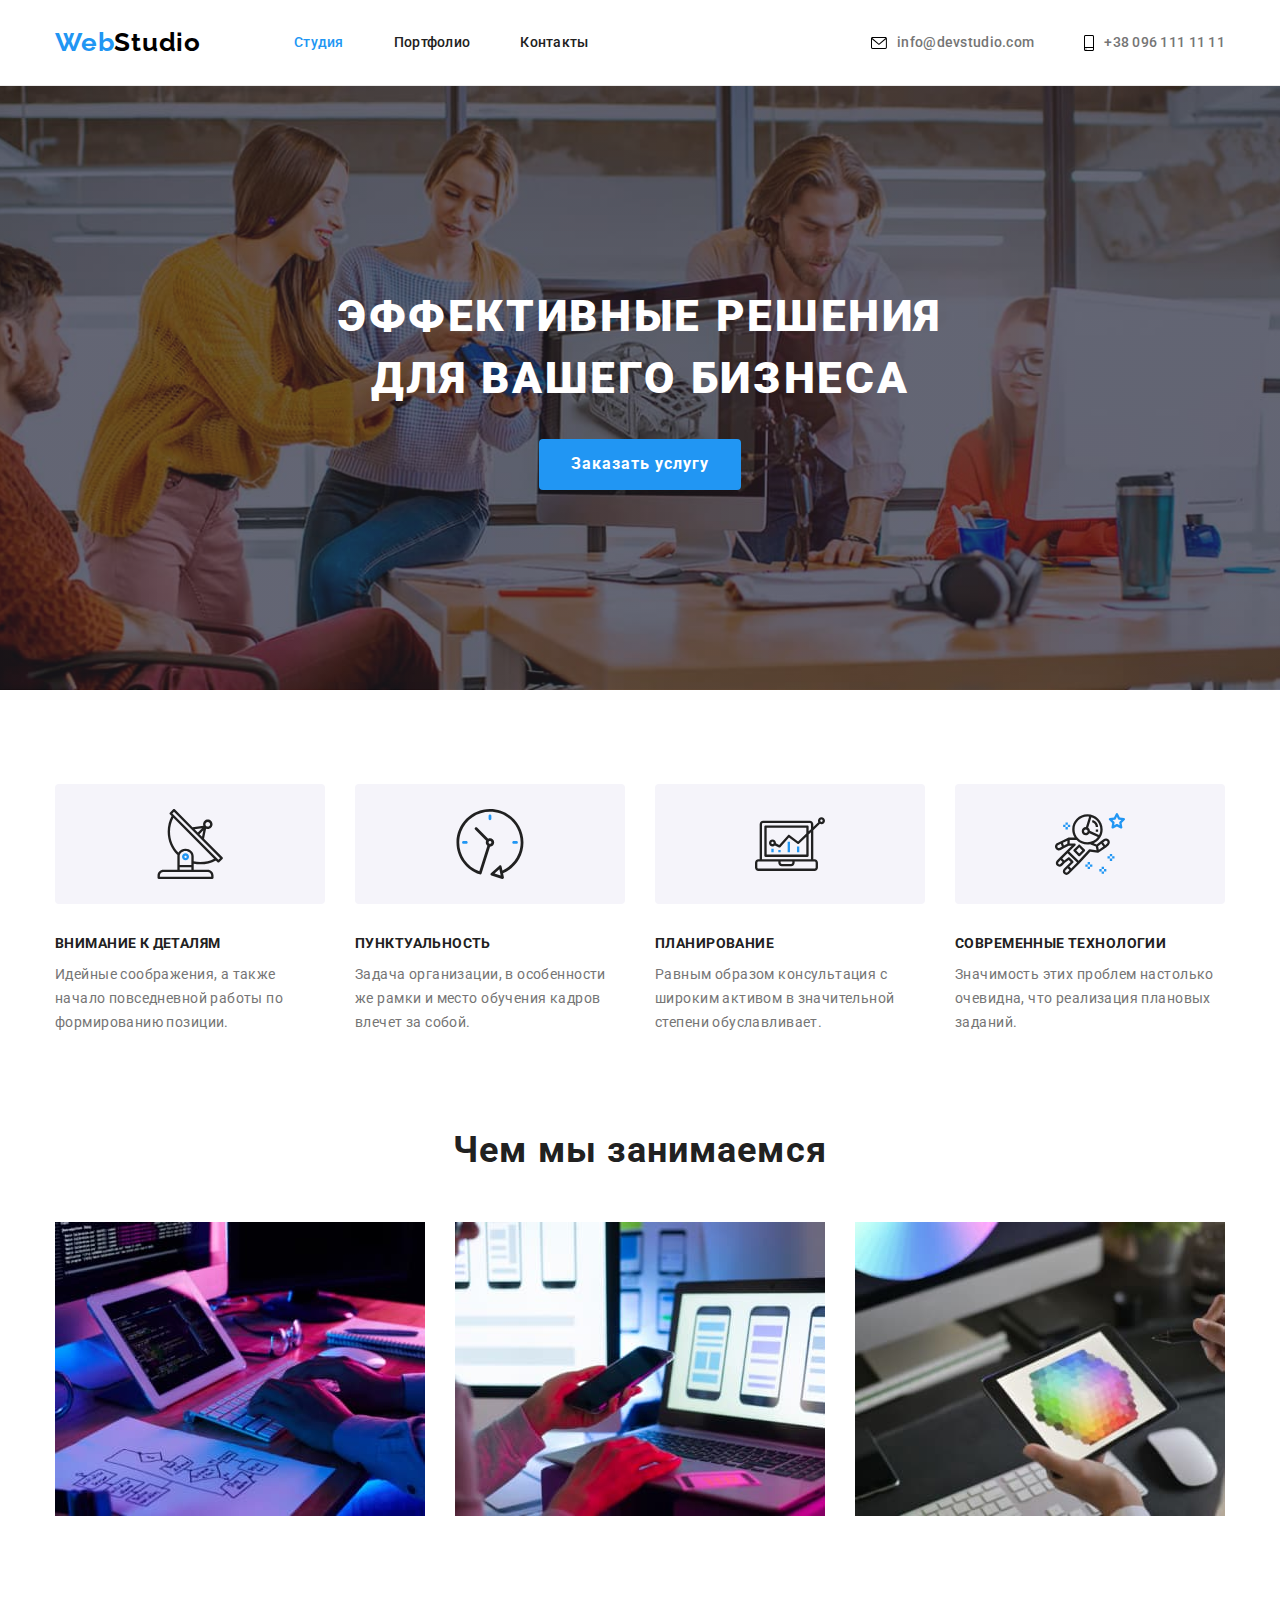
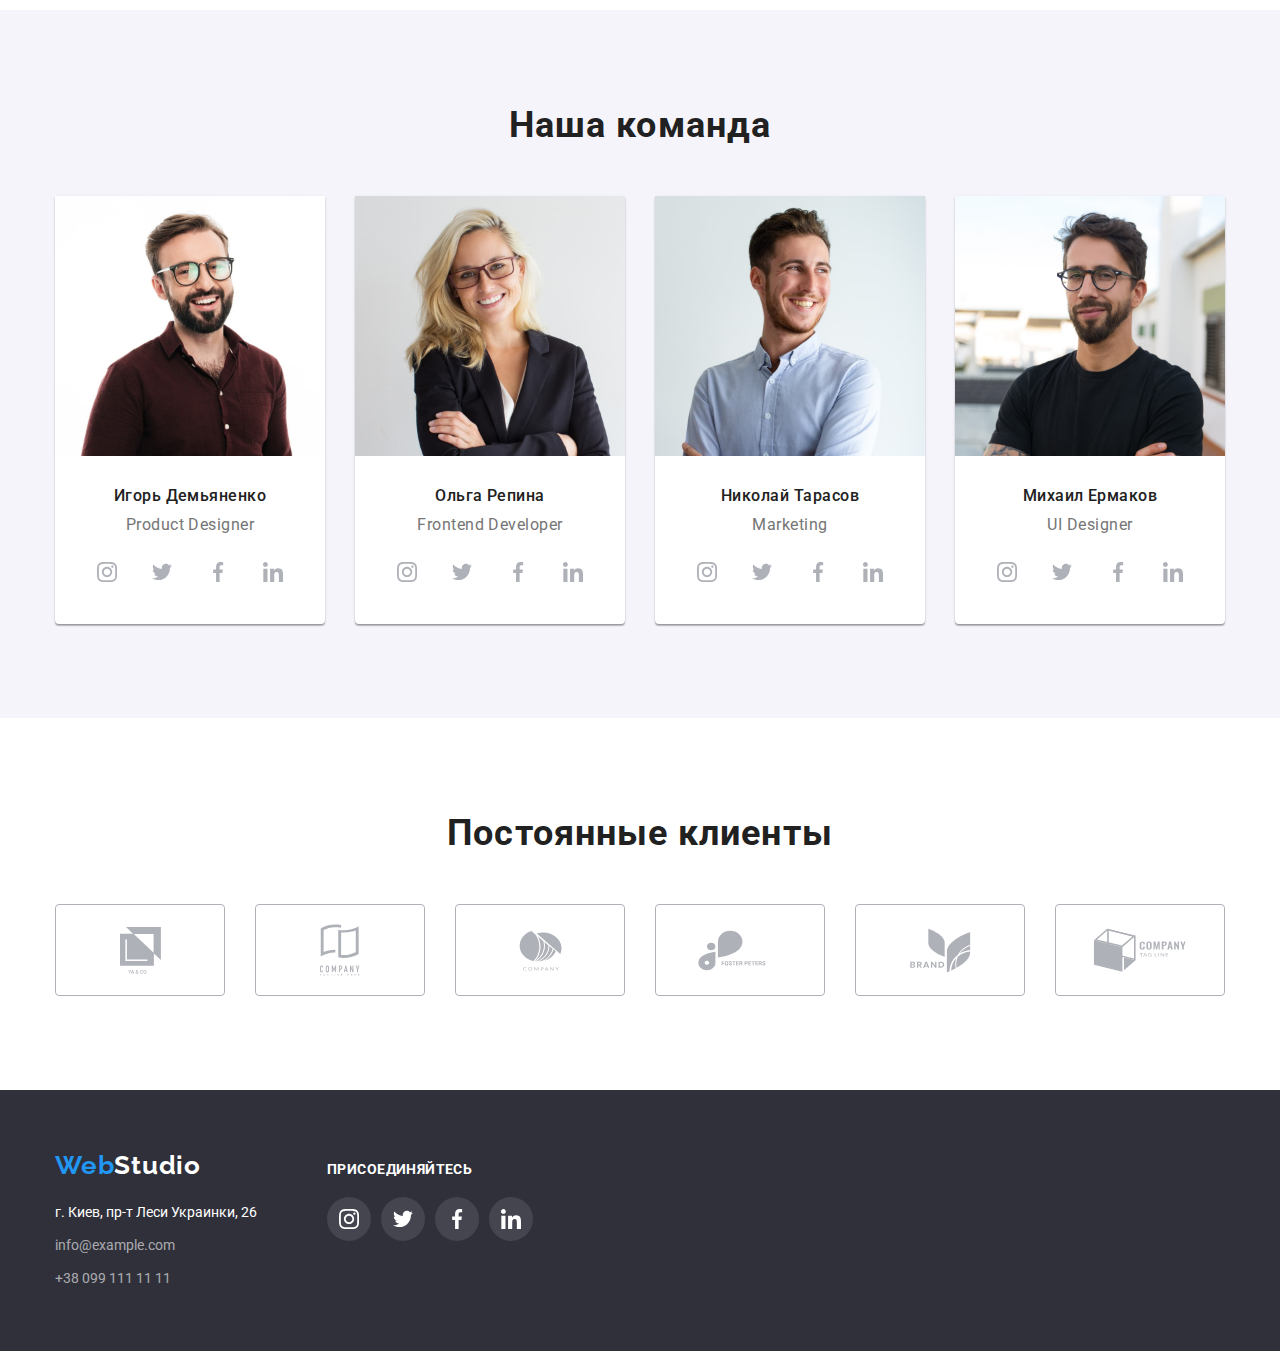
==== index.html @ 83ca03f3 "копіює файли попереднього репозиторію" ====
<!DOCTYPE html>
<html lang="ru">

<head>
  <meta charset="UTF-8" />
  <meta http-equiv="X-UA-Compatible" content="IE=edge" />
  <meta name="viewport" content="width=device-width, initial-scale=1.0" />
  <title>WebStudio</title>
  <link rel="preconnect" href="https://fonts.googleapis.com">
  <link rel="preconnect" href="https://fonts.gstatic.com" crossorigin>
  <link href="https://fonts.googleapis.com/css2?family=Raleway:wght@700&family=Roboto:wght@400;500;700;900&display=swap"
    rel="stylesheet">
  <link rel="stylesheet" href="https://cdnjs.cloudflare.com/ajax/libs/modern-normalize/1.1.0/modern-normalize.min.css">
  <link rel="stylesheet" href="./css/styles.css">
</head>

<body>
  <!-- header -->
  <header class="header">
    <div class="container">
      <a href="" class="logo link">Web<span class="header-modifier-logo">Studio</span></a>
      <nav>
        <ul class="nav list">
          <li class="list-item"><a href="./index.html" class="nav-item active  link">Студия</a></li>
          <li class="list-item"><a href="./portfolio.html" class="nav-item  link">Портфолио</a></li>
          <li class="list-item"><a href="" class="nav-item  link">Контакты</a></li>
        </ul>
      </nav>

      <ul class="nav-inner list">
        <li class="list-item"><a href="mailto:info@devstudio.com" class="nav-inner-item  link">
            <svg class="nav-inner-icon icon-envelope" width="16px" height="12px">
              <use href="./images/icons.svg#icon-envelope"></use>
            </svg>
            info@devstudio.com</a>
        </li>
        <li class="list-item"><a href="tel:+380961111111" class="nav-inner-item  link">
            <svg class="nav-inner-icon icon-smartphone" width="10px" height="16px">
              <use href="./images/icons.svg#icon-smartphone"></use>
            </svg>
            +38 096 111 11 11</a></li>
      </ul>
    </div>
  </header>

  <!-- hero   -->
  <main>
    <section class="hero section">
      <div class="container">
        <h1 class="hero-title">Эффективные решения для вашего бизнеса</h1>
        <button type="button" class="hero-button">Заказать услугу</button>
      </div>
    </section>

    <!-- specifics -->
    <section class="specifics section">
      <div class="container">
        <h2 class="visually-hidden">Особенности</h2>
        <ul class="specifics-list list">
          <li class="list-item">
            <div class="specifics-thumb">
              <svg class="specifics-icon icon-satellite" height="70px" width="70px">
                <use href="./images/icons.svg#icon-satellite"></use>
              </svg>
            </div>
            <h3 class="specifics-title">Внимание к деталям</h3>
            <p class="specifics-paragraph">
              Идейные соображения, а также начало повседневной работы по формированию позиции.
            </p>
          </li>

          <li class="list-item">
            <div class="specifics-thumb">
              <svg class="specifics-icon icon-clock" width="70px" height="70px">
                <use href="./images/icons.svg#icon-clock"></use>
              </svg>
            </div>
            <h3 class="specifics-title">Пунктуальность</h3>
            <p class="specifics-paragraph">
              Задача организации, в особенности же рамки и место обучения кадров влечет за собой.
            </p>
          </li>

          <li class="list-item">
            <div class="specifics-thumb">
              <svg class="specifics-icon icon-diagram" width="70px" height="70px">
                <use href="./images/icons.svg#icon-diagram"></use>
              </svg>
            </div>
            <h3 class="specifics-title">Планирование</h3>
            <p class="specifics-paragraph">
              Равным образом консультация с широким активом в значительной степени обуславливает.
            </p>
          </li>

          <li class="list-item">
            <div class="specifics-thumb">
              <svg class="specifics-icon icon icon-astronaut" width="70px" height="70px">
                <use href="./images/icons.svg#icon-astronaut"></use>
              </svg>
            </div>
            <h3 class="specifics-title">Современные технологии</h3>
            <p class="specifics-paragraph">
              Значимость этих проблем настолько очевидна, что реализация плановых заданий.
            </p>
          </li>
        </ul>
      </div>
    </section>

    <!-- work -->
    <section class="work section">
      <div class="container">
        <h2 class="work-title">Чем мы занимаемся</h2>
        <ul class="work-list list">
          <li class="list-item">
            <img src="./images/box-one.jpg" alt="человек пишет разметку сайта" width="370" />
          </li>

          <li class="list-item">
            <img src="./images/box-two.jpg" alt="человек адаптирует сайт под мобильные устройства" width="370" />
          </li>

          <li class="list-item">
            <img src="./images/box-three.jpg" alt="человек создает дизайн сайта" width="370" />
          </li>
        </ul>
      </div>
    </section>

    <!-- team -->
    <section class="team section">
      <div class="container">
        <h2 class="team-title">Наша команда</h2>
        <ul class="team-list list">
          <li class="list-item">
            <img src="./images/igor-demyanenko.jpg" alt="фото Игоря Демьяненко" width="270" />
            <div class="team-item">
              <h3 class="team-name">Игорь Демьяненко</h3>
              <p lang="en" class="team-paragraph">Product Designer</p>
              <ul class="team-follow list">
                <li class="team-follow-item"><a class="follow-link" href="">
                    <svg class="team-icon" height="50px" width="20px">
                      <use href="./images/icons.svg#icon-instagram"></use>
                    </svg>
                  </a>
                </li>
                <li class="team-follow-item"><a class="follow-link" href="">
                    <svg class="team-icon" height="20px" width="20px">
                      <use href="./images/icons.svg#icon-twitter"></use>
                    </svg>
                  </a>
                </li>
                <li class="team-follow-item"><a class="follow-link" href="">
                    <svg class="team-icon" height="20px" width="20px">
                      <use href="./images/icons.svg#icon-facebook"></use>
                    </svg>
                  </a>
                </li>
                <li class="team-follow-item"><a class="follow-link" href="">
                    <svg class="team-icon" height="20px" width="20px">
                      <use href="./images/icons.svg#icon-linkedin"></use>
                    </svg>
                  </a>
                </li>
              </ul>
            </div>
          </li>

          <li class="list-item">
            <img src="./images/olga-repina.jpg" alt="фото Ольги Репиной" width="270" />
            <div class="team-item">
              <h3 class="team-name">Ольга Репина</h3>
              <p lang="en" class="team-paragraph">Frontend Developer</p>
              <ul class="team-follow list">
                <li class="team-follow-item"><a class="follow-link" href="">
                    <svg class="team-icon" height="20px" width="20px">
                      <use href="./images/icons.svg#icon-instagram"></use>
                    </svg>
                  </a>
                </li>
                <li class="team-follow-item"><a class="follow-link" href="">
                    <svg class="team-icon" height="20px" width="20px">
                      <use href="./images/icons.svg#icon-twitter"></use>
                    </svg>
                  </a>
                </li>
                <li class="team-follow-item"><a class="follow-link" href="">
                    <svg class="team-icon" height="20px" width="20px">
                      <use href="./images/icons.svg#icon-facebook"></use>
                    </svg>
                  </a>
                </li>
                <li class="team-follow-item"><a class="follow-link" href="">
                    <svg class="team-icon" height="20px" width="20px">
                      <use href="./images/icons.svg#icon-linkedin"></use>
                    </svg>
                  </a>
                </li>
              </ul>
            </div>
          </li>

          <li class="list-item">
            <img src="./images/nikolai-tarasov.jpg" alt="фото Николая Тарасова" width="270" />
            <div class="team-item">
              <h3 class="team-name">Николай Тарасов</h3>
              <p lang="en" class="team-paragraph">Marketing</p>
              <ul class="team-follow list">
                <li class="team-follow-item"><a class="follow-link" href="">
                    <svg class="team-icon" height="20px" width="20px">
                      <use href="./images/icons.svg#icon-instagram"></use>
                    </svg>
                  </a>
                </li>
                <li class="team-follow-item"><a class="follow-link" href="">
                    <svg class="team-icon" height="20px" width="20px">
                      <use href="./images/icons.svg#icon-twitter"></use>
                    </svg>
                  </a>
                </li>
                <li class="team-follow-item"><a class="follow-link" href="">
                    <svg class="team-icon" height="20px" width="20px">
                      <use href="./images/icons.svg#icon-facebook"></use>
                    </svg>
                  </a>
                </li>
                <li class="team-follow-item"><a class="follow-link" href="">
                    <svg class="team-icon" height="20px" width="20px">
                      <use href="./images/icons.svg#icon-linkedin"></use>
                    </svg>
                  </a>
                </li>
              </ul>
            </div>
          </li>

          <li class="list-item">
            <img src="./images/mikhail-ermakov.jpg" alt="фото Михаила Ермакова" width="270" />
            <div class="team-item">
              <h3 class="team-name">Михаил Ермаков</h3>
              <p lang="en" class="team-paragraph">UI Designer</p>
              <ul class="team-follow list">
                <li class="team-follow-item"><a class="follow-link" href="">
                    <svg class="team-icon" height="20px" width="20px">
                      <use href="./images/icons.svg#icon-instagram"></use>
                    </svg>
                  </a>
                </li>
                <li class="team-follow-item"><a class="follow-link" href="">
                    <svg class="team-icon" height="20px" width="20px">
                      <use href="./images/icons.svg#icon-twitter"></use>
                    </svg>
                  </a>
                </li>
                <li class="team-follow-item"><a class="follow-link" href="">
                    <svg class="team-icon" height="20px" width="20px">
                      <use href="./images/icons.svg#icon-facebook"></use>
                    </svg>
                  </a>
                </li>
                <li class="team-follow-item"><a class="follow-link" href="">
                    <svg class="team-icon" height="20px" width="20px">
                      <use href="./images/icons.svg#icon-linkedin"></use>
                    </svg>
                  </a>
                </li>
              </ul>
            </div>
          </li>
        </ul>
      </div>
    </section>

    <!-- clients -->
    <section class="clients section">
      <div class="container">
        <h2 class="clients-title">Постоянные клиенты</h2>
        <ul class="clients-list list">
          <li class="clients-item">
            <a href="" class="clients-link link">
              <svg class="clients-icon" width="41px" height="47px">
                <use href="./images/icons.svg#icon-company-yaco"></use>
              </svg>
            </a>
          </li>

          <li class="clients-item">
            <a href="" class="clients-link link">
              <svg class="clients-icon" width="40px" height="52px">
                <use href="./images/icons.svg#icon-company-here"></use>
              </svg>
            </a>
          </li>

          <li class="clients-item">
            <a href="" class="clients-link link">
              <svg class="clients-icon" width="43px" height="41px">
                <use href="./images/icons.svg#icon-company-object"></use>
              </svg>
            </a>
          </li>

          <li class="clients-item">
            <a href="" class="clients-link link">
              <svg class="clients-icon" width="84px" height="41px">
                <use href="./images/icons.svg#icon-foster"></use>
              </svg>
            </a>
          </li>

          <li class="clients-item">
            <a href="" class="clients-link link">
              <svg class="clients-icon" width="63px" height="45px">
                <use href="./images/icons.svg#icon-company-brand"></use>
              </svg>
            </a>
          </li>

          <li class="clients-item">
            <a href="" class="clients-link link">
              <svg class="clients-icon" width="94px" height="44px">
                <use href="./images/icons.svg#icon-company-line"></use>
              </svg>
            </a>
          </li>
        </ul>
      </div>
    </section>

    <!-- footer -->
    <footer class="footer">
      <div class="container">
        <div>
          <a href="" class="footer-logo link">Web<span class="footer-modifier-logo">Studio</span></a>
          <address>
            <ul class="footer-list list">
              <li class="list-item">
                <a href="https://goo.gl/maps/eR7fZNgkEcZo2k5L9" target="_blank" class="footer-addres link">г. Киев,
                  пр-т
                  Леси
                  Украинки, 26</a>
              </li>

              <li class="list-item">
                <a href="mailto:info@example.com" class="footer-mail link">info@example.com</a>
              </li>

              <li class="list-item">
                <a href="tel:+380991111111" class="footer-tel link">+38 099 111 11 11</a>
              </li>
            </ul>
          </address>
        </div>
        <div class="footer-follow">
          <p class="footer-follow-paragraph">присоединяйтесь</p>
          <ul class="footer-follow-list list">
            <li class="footer-follow-item"><a class="follow-link" href="">
                <svg class="footer-icon" height="20px" width="20px">
                  <use href="./images/icons.svg#icon-instagram"></use>
                </svg>
              </a>
            </li>
            <li class="footer-follow-item"><a class="follow-link" href="">
                <svg class="footer-icon" height="20px" width="20px">
                  <use href="./images/icons.svg#icon-twitter"></use>
                </svg>
              </a>
            </li>
            <li class="footer-follow-item"><a class="follow-link" href="">
                <svg class="footer-icon" height="20px" width="20px">
                  <use href="./images/icons.svg#icon-facebook"></use>
                </svg>
              </a>
            </li>
            <li class="footer-follow-item"><a class="follow-link" href="">
                <svg class="footer-icon" height="20px" width="20px">
                  <use href="./images/icons.svg#icon-linkedin"></use>
                </svg>
              </a>
            </li>
          </ul>
        </div>
      </div>
    </footer>
  </main>
</body>

</html>
---- css/styles.css ----
:root {
  --header-color: #212121;
  --logo-color: #000000;
  --basic-white-color: #ffffff;
  --secondary-white-color: rgba(255, 255, 255, 0.6);
  --text-color: #757575;
  --accent-color: #2196f3;

  --dark-background-color: #2f303a;
  --light-background-color: #ececec;
  --gray-background: #f5f4fa;
  --border-color: #eeeeee;

  --icon-color: #AFB1B8;
  --footer-icon-bg: rgba(255, 255, 255, 0.1);

  --box-shadow: 0px 1px 3px rgba(0, 0, 0, 0.12), 0px 1px 1px rgba(0, 0, 0, 0.14), 0px 2px 1px rgba(0, 0, 0, 0.2);
  border-radius: 0px 0px 4px 4px;
  --button-shadow: 0px 3px 1px rgba(0, 0, 0, 0.1), 0px 1px 2px rgba(0, 0, 0, 0.08), 0px 2px 2px rgba(0, 0, 0, 0.12);

  --img-gap: 30px;

  --raleway: "Raleway", sans-serif;
  --roboto: "Roboto", sans-serif;
}

body {
  background-color: var(--basic-white-color);
  color: var(--text-color);
  font-family: var(--roboto);
}

h1,
h2,
h3,
p,
ul {
  margin: 0;
  padding: 0;
}

img {
  display: block;
  max-width: 100%;
  height: auto;
}

.link {
  list-style-type: none;
  text-decoration: none;
}

.visually-hidden {
  position: absolute;
  white-space: nowrap;
  width: 1px;
  height: 1px;
  overflow: hidden;
  border: 0;
  padding: 0;
  clip: rect(0 0 0 0);
  clip-path: inset(50%);
  margin: -1px;
}

.list {
  list-style-type: none;
}

.container {
  width: 1200px;
  margin-left: auto;
  margin-right: auto;
  padding-right: 15px;
  padding-left: 15px;
  /* outline: 2px solid tomato; */
}

.section {
  padding-top: 94px;
  padding-bottom: 94px;
}

/* 
header
*/
.header > .container {
  display: flex;
  align-items: center;
}

.header {
  border-bottom: 1px solid var(--light-background-color);
  background-color: var(--basic-white-color);
  /* background-color: teal; */
}

.logo {
  margin-right: 93px;
  padding-top: 24px;
  padding-bottom: 24px;
  color: var(--accent-color);
  font-family: var(--raleway);
  font-weight: 700;
  font-size: 26px;
  line-height: 1.2;
  letter-spacing: 0.03em;
}

.header-modifier-logo {
  color: var(--logo-color);
}

.nav,
.nav-inner {
  display: flex;
  font-weight: 500;
  font-size: 14px;
  line-height: 1.5;
  letter-spacing: 0.02em;
}

.nav > .list-item:not(:last-child) {
  margin-right: 50px;
}

.nav-inner {
  margin-left: auto;
}

.nav-inner > .list-item:not(:last-child) {
  margin-right: 50px;
}

.nav-item {
  color: var(--header-color);
  display: block;
  padding-top: 32px;
  padding-bottom: 32px;
}

.nav-inner-item {
  color: var(--text-color);
  display: flex;
  align-items: center;
  padding-top: 32px;
  padding-bottom: 32px;
}

.nav-inner-icon {
  margin-right: 10px;
}



.nav-item:hover,
.nav-item:focus,
.nav-inner-item:hover,
.nav-inner-item:focus {
  color: var(--accent-color);
}

.nav-inner-item:hover .nav-inner-icon,
.nav-inner-item:focus .nav-inner-icon {
  fill: var(--accent-color);
}

.nav-item.active {
  color: var(--accent-color);
}


/* hero */

.hero {
  background-color: var(--dark-background-color);
  background-image:
  linear-gradient(rgba(47, 48, 58, 0.4),
    rgba(47, 48, 58, 0.4)),
    url(../images/hero-img.jpg);
  background-repeat: no-repeat;
  background-position: center;
  background-size: cover;
  max-width: 1600px;
  margin: 0 auto;
  padding-top: 200px;
  padding-bottom: 200px;  
}

.hero-title {
  margin-right: auto;
  margin-left: auto;
  margin-bottom: 30px;
  width: 696px;
  color: var(--basic-white-color);
  font-weight: 900;
  font-size: 44px;
  line-height: 1.4;
  text-transform: uppercase;
  text-align: center;
  letter-spacing: 0.06em;
}

.hero-button {
  display: block;
  margin-right: auto;
  margin-left: auto;
  padding: 10px 32px;
  border-radius: 4px;
  min-width: 200px;
  border: 0ch;
  background-color: var(--accent-color);
  color: var(--basic-white-color);
  font-family: inherit;
  font-weight: 700;
  font-size: 16px;
  line-height: 1.9;
  text-align: center;
  letter-spacing: 0.06em;
}

.hero-button:focus,
.hero-button:hover {
  cursor: pointer;
}

/* specifics */

.specifics-thumb {
  background-color: var(--gray-background);
  border-radius: 4px;
  height: 120px;
  width: 270px;
  margin-bottom: 30px;
  display: flex;
  justify-content: center;
  align-items: center;
}

.specifics-list {
  display: flex;
  margin-right: calc(-1 * var(--img-gap));
}

.specifics-list > .list-item {
  flex-basis: calc(100% / 4 - var(--img-gap));
  margin-right: var(--img-gap);
}

.specifics-title {
  margin-bottom: 10px;
  color: var(--header-color);
  font-weight: 700;
  font-size: 14px;
  line-height: 1.4;
  text-transform: uppercase;
  letter-spacing: 0.03em;
}

.specifics-paragraph {
  font-size: 14px;
  line-height: 1.7;
  letter-spacing: 0.03em;
}

/* work */
.work.section {
  padding-top: 0;
}

.work-title {
  margin-bottom: 50px;
  color: var(--header-color);
  font-style: normal;
  font-weight: 700;
  font-size: 36px;
  line-height: 1.2;
  text-align: center;
  letter-spacing: 0.03em;
}

.work-list {
  display: flex;
  margin-right: calc(-1 * var(--img-gap));
}

.work-list > .list-item {
  flex-basis: calc(100% / 3 - var(--img-gap));
  margin-right: var(--img-gap);
}

/* team */
.team {
  background-color: var(--gray-background);
}

.team-title {
  margin-bottom: 50px;
  font-weight: 700;
  font-size: 36px;
  line-height: 42px;
  text-align: center;
  letter-spacing: 0.03em;
  color: var(--header-color);
}

.team-list {
  display: flex;
  margin-right: calc(-1 * var(--img-gap));
}

.team-list > .list-item {
  flex-basis: calc(100% / 4 - var(--img-gap));
  margin-right: var(--img-gap);
  background-color: var(--basic-white-color);
  border-radius: 0px 0px 4px 4px;
  box-shadow: var(--box-shadow);
}

.team-item {
  padding: 30px;
}

.team-name {
  margin-bottom: 10px;
  color: var(--header-color);
  font-weight: 500;
  font-size: 16px;
  line-height: 1.2;
  text-align: center;
  letter-spacing: 0.03em;
}

.team-paragraph {
  font-size: 16px;
  line-height: 1.2;
  text-align: center;
  letter-spacing: 0.03em;
  margin-bottom: 16px;
}

.team-follow {
  display: flex;
  justify-content: space-between;
}

.follow-link {
  display: flex;
  justify-content: center;
  align-items: center;
  width: 44px;
  height: 44px;
  border-radius: 50%;
  background-color: var(--basic-white-color);
  color: var(--icon-color);
}

.team-icon {
  fill: currentColor;
}

.team-follow-item>.follow-link:hover,
.team-follow-item>.follow-link:focus {
  background-color: var(--accent-color);
  color: var(--basic-white-color);
}

/* clients */

.clients-title {
  font-weight: 700;
  font-size: 36px;
  line-height: 42px;
  text-align: center;
  letter-spacing: 0.03em;
  color: var(--header-color);
  margin-bottom: 50px;
}

.clients-list {
  display: flex;
  margin-right: calc(-1 * var(--img-gap));
}

.clients-item {
  flex-basis: calc(100% / 6 - var(--img-gap));
  margin-right: var(--img-gap);
}

.clients-link {
  display: flex;
  justify-content: center;
  align-items: center;
  width: 170px; 
  height: 92px;
  border: 1px solid #AFB1B8;
  border-radius: 4px;
  background-color: var(--basic-white-color);
  color: var(--icon-color);
}

.clients-icon {
  fill: currentColor;
}

.clients-link:hover,
.clients-link:focus {
  border-color: var(--accent-color);
  color: var(--accent-color);
}

/* footer */
.footer {
  padding-top: 60px;
  padding-bottom: 60px;
  background-color: var(--dark-background-color);
}

.footer .container {
  align-items: baseline;
  display: flex;
}

.footer-logo {
  display: inline-block;
  margin-bottom: 20px;
  color: var(--accent-color);
  font-family: var(--raleway);
  font-weight: 700;
  font-size: 26px;
  line-height: 1.2;
  letter-spacing: 0.03em;
}

.footer-modifier-logo {
  color: var(--basic-white-color);
}

.footer-list {
  font-style: normal;
  font-size: 14px;
  line-height: 1.7;
}

.footer-list > .list-item:not(:last-child) {
  margin-bottom: 9px;
}

.footer-addres {
  color: var(--basic-white-color);
}

.footer-mail,
.footer-tel {
  color: var(--secondary-white-color);
}

.footer-mail:hover,
.footer-tel:hover,
.footer-addres:hover,
.footer-mail:focus,
.footer-tel:focus,
.footer-addres:focus {
  color: var(--accent-color);
}

.footer-follow {
  margin-left: 70px;
}

.footer-follow-paragraph {  
  margin-bottom: 20px;
  font-weight: 700;
  font-size: 14px;
  line-height: 16px;
  letter-spacing: 0.03em;
  text-transform: uppercase;
  color: var(--basic-white-color);
}

.footer-follow-list {
  display: flex;
}

.footer-follow-item:not(:last-child) {
  margin-right: 10px;
}

.footer-follow-item>.follow-link {
  background-color: var(--footer-icon-bg);
  fill: var(--basic-white-color);
}

.footer-follow-item>.follow-link:hover,
.footer-follow-item>.follow-link:focus {
  background-color: var(--accent-color);
}



/* portfolio */

/* menu */

.menu {
  display: flex;
  margin-bottom: 50px;
  justify-content: center;
}

.menu > .list-item:not(:last-child) {
  margin-right: 8px;
}

.menu-button {
  padding: 6px 22px;
  border-radius: 4px;
  border: 0;
  font-family: inherit;
  background-color: var(--gray-background);
  color: var(--header-color);
  font-weight: 500;
  font-size: 16px;
  line-height: 1.6;
  text-align: center;
  cursor: pointer;
  letter-spacing: 0.03em;
}

.menu-button:hover,
.menu-button:focus {
  background-color: var(--accent-color);
  color: var(--basic-white-color);
  box-shadow: var(--button-shadow);
}

.menu-button.active {
  background-color: var(--accent-color);
  color: var(--basic-white-color);
  box-shadow: var(--button-shadow);
}

/* projects */
.projects {
  display: flex;
  flex-wrap: wrap;
  margin-left: calc(-1 * var(--img-gap));
  margin-top: calc(-1 * var(--img-gap));
}

.projects > .list-item {
  flex-basis: calc(100% / 3 - var(--img-gap));
  margin-left: var(--img-gap);
  margin-top: var(--img-gap);
}

.projects-content {
  padding: 20px 24px;
  background: var(--basic-white-color);
  border: 1px solid var(--border-color);
  border-top: 0;
}

.project-title {
  margin-bottom: 4px;
  color: var(--header-color);
  font-size: 18px;
  line-height: 2;
  letter-spacing: 0.06em;
}

.project-paragraph {
  font-size: 16px;
  line-height: 1.9;
  letter-spacing: 0.03em;
  color: var(--text-color);
}

.project-link {
  display: block;
}

.project-link:hover,
.project-link:focus {
  box-shadow: 0px 1px 1px rgba(0, 0, 0, 0.12),
  0px 4px 4px rgba(0, 0, 0, 0.06),
  1px 4px 6px rgba(0, 0, 0, 0.16);
}
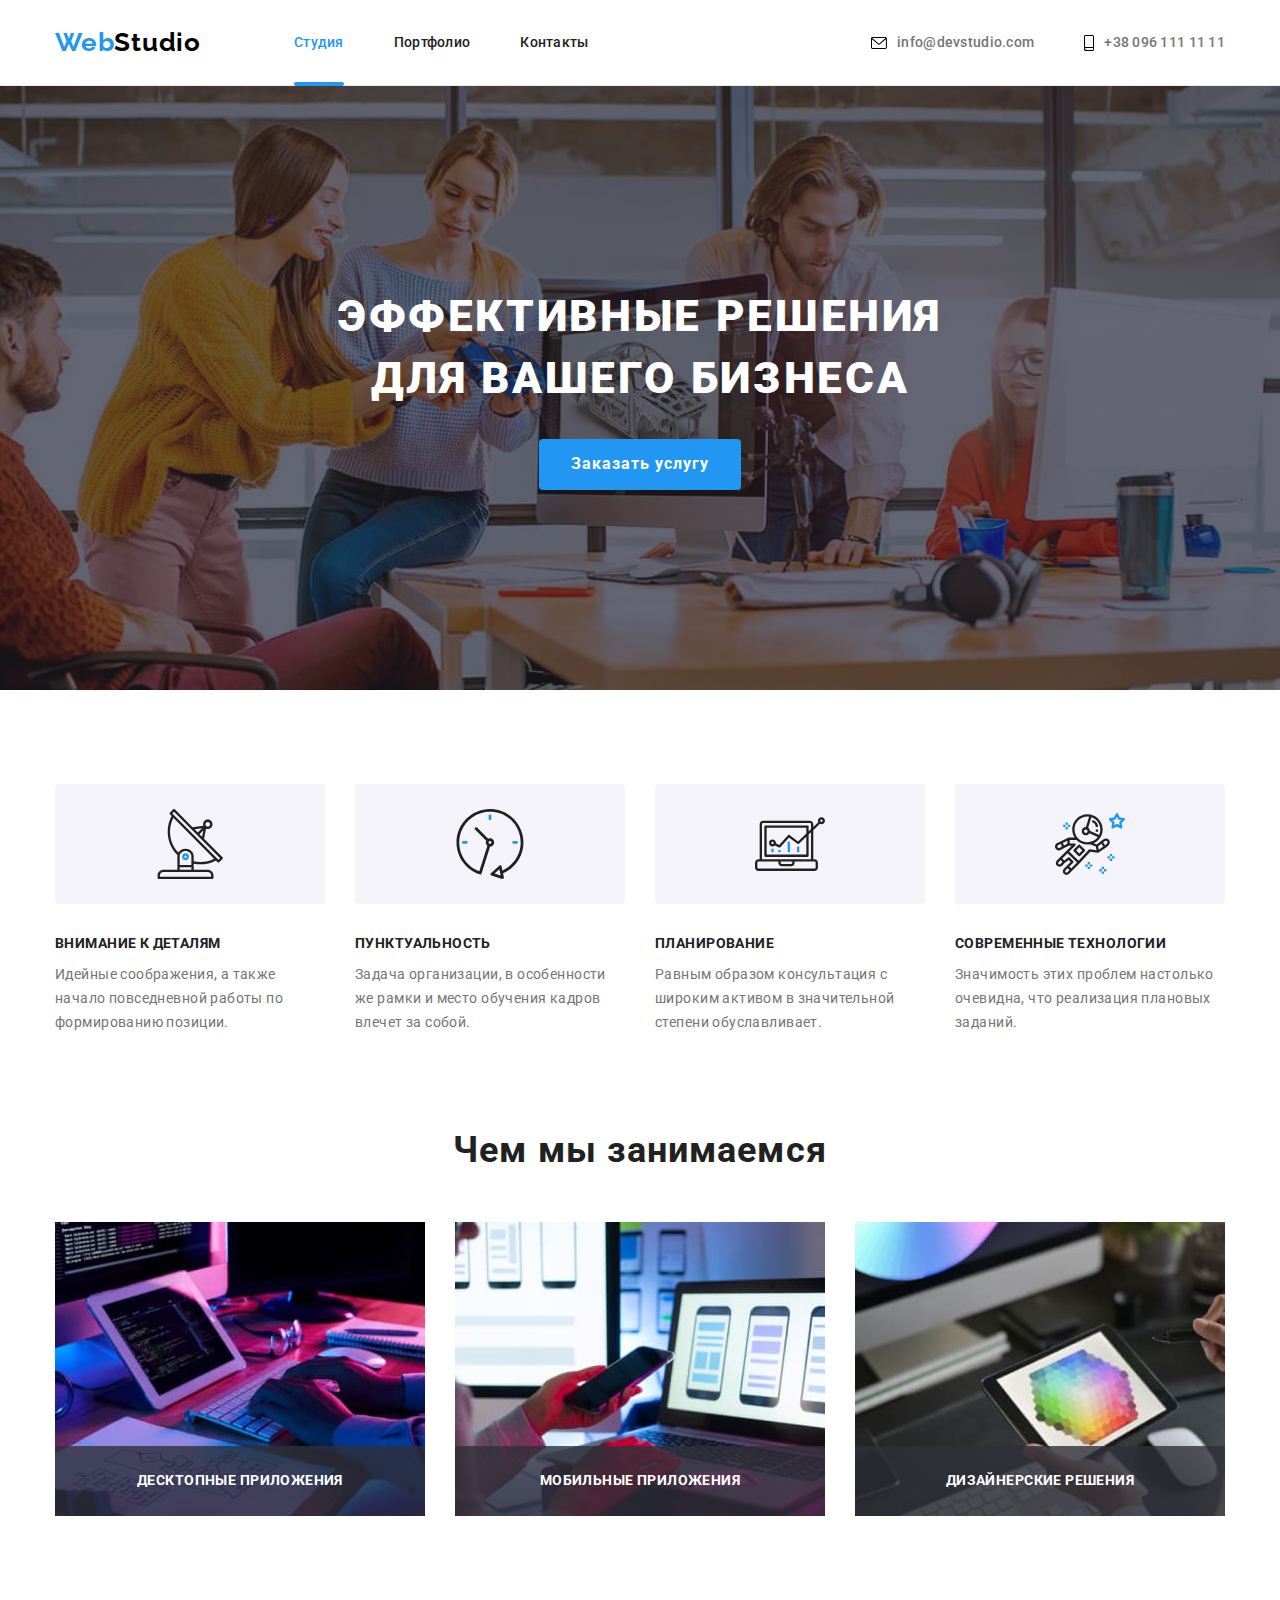
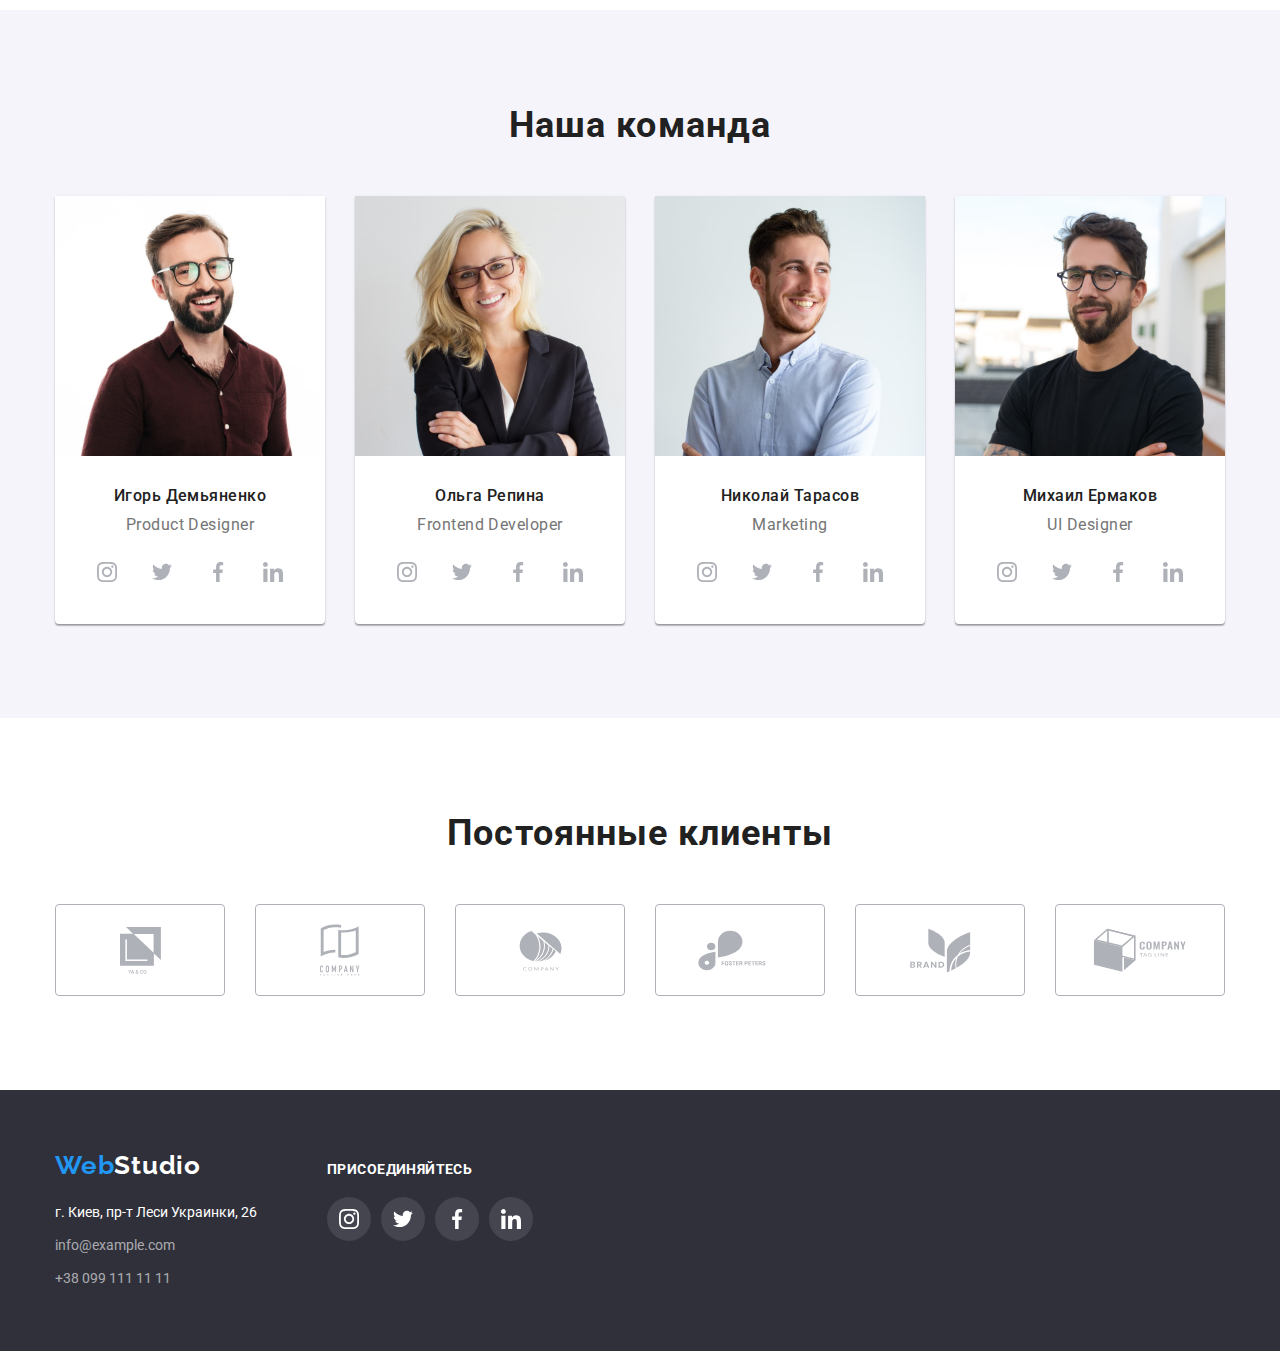
==== commit fa633b26: "додає переходи" ====
--- a/index.html
+++ b/index.html
@@ -48,7 +48,7 @@
     <section class="hero section">
       <div class="container">
         <h1 class="hero-title">Эффективные решения для вашего бизнеса</h1>
-        <button type="button" class="hero-button">Заказать услугу</button>
+        <button type="button" class="hero-button" data-modal-open>Заказать услугу</button>
       </div>
     </section>
 
@@ -114,15 +114,25 @@
         <h2 class="work-title">Чем мы занимаемся</h2>
         <ul class="work-list list">
           <li class="list-item">
-            <img src="./images/box-one.jpg" alt="человек пишет разметку сайта" width="370" />
-          </li>
-
-          <li class="list-item">
-            <img src="./images/box-two.jpg" alt="человек адаптирует сайт под мобильные устройства" width="370" />
-          </li>
-
-          <li class="list-item">
-            <img src="./images/box-three.jpg" alt="человек создает дизайн сайта" width="370" />
+            <div class="work-list-wrap">
+              <img src="./images/box-one.jpg" alt="человек пишет разметку сайта" width="370" />
+              <p class="work-pharagraph">Десктопные приложения</p>
+            </div>
+          </li>
+
+          <li class="list-item">
+            <div class="work-list-wrap">
+              <img src="./images/box-two.jpg" alt="человек адаптирует сайт под мобильные устройства" width="370" />
+              <p class="work-pharagraph">Мобильные приложения</p>
+            </div>
+          </li>
+
+          <li class="list-item">
+            <div class="work-list-wrap"><img src="./images/box-three.jpg" alt="человек создает дизайн сайта"
+                width="370" />
+              <p class="work-pharagraph">Дизайнерские решения</p>
+            </div>
+
           </li>
         </ul>
       </div>
@@ -384,6 +394,17 @@
       </div>
     </footer>
   </main>
+  <div class="backdrop is-hidden" data-modal>
+    <div class="modal">
+      <button class="modal-icon" data-modal-close>
+        <svg class="icon-close" height="11px" width="11px">
+          <use href="./images/icons.svg#icon-close"></use>
+        </svg>
+      </button>
+    </div>
+  </div>
+
+  <script src="./js/modal.js"></script>
 </body>
 
 </html>--- a/css/styles.css
+++ b/css/styles.css
@@ -5,6 +5,9 @@
   --secondary-white-color: rgba(255, 255, 255, 0.6);
   --text-color: #757575;
   --accent-color: #2196f3;
+  --background-overlay: rgba(33, 150, 243, 0.9);
+  --backdrop: rgba(0, 0, 0, 0.2);
+  --work-beckground: rgba(47, 48, 58, 0.8);
 
   --dark-background-color: #2f303a;
   --light-background-color: #ececec;
@@ -15,7 +18,7 @@
   --footer-icon-bg: rgba(255, 255, 255, 0.1);
 
   --box-shadow: 0px 1px 3px rgba(0, 0, 0, 0.12), 0px 1px 1px rgba(0, 0, 0, 0.14), 0px 2px 1px rgba(0, 0, 0, 0.2);
-  border-radius: 0px 0px 4px 4px;
+  --border-radius: 0px 0px 4px 4px;
   --button-shadow: 0px 3px 1px rgba(0, 0, 0, 0.1), 0px 1px 2px rgba(0, 0, 0, 0.08), 0px 2px 2px rgba(0, 0, 0, 0.12);
 
   --img-gap: 30px;
@@ -81,9 +84,8 @@
   padding-bottom: 94px;
 }
 
-/* 
-header
-*/
+/*----------------HEADER----------------------*/
+
 .header > .container {
   display: flex;
   align-items: center;
@@ -137,6 +139,10 @@
   display: block;
   padding-top: 32px;
   padding-bottom: 32px;
+
+  transition-property: color;
+  transition-duration: 250ms;
+  transition-timing-function: cubic-bezier(0.4, 0, 0.2, 1);
 }
 
 .nav-inner-item {
@@ -145,13 +151,19 @@
   align-items: center;
   padding-top: 32px;
   padding-bottom: 32px;
+
+  transition-property: color;
+  transition-duration: 250ms;
+  transition-timing-function: cubic-bezier(0.4, 0, 0.2, 1);
 }
 
 .nav-inner-icon {
   margin-right: 10px;
-}
-
-
+
+  transition-property: fill;
+  transition-duration: 250ms;
+  transition-timing-function: cubic-bezier(0.4, 0, 0.2, 1);
+}
 
 .nav-item:hover,
 .nav-item:focus,
@@ -169,8 +181,25 @@
   color: var(--accent-color);
 }
 
-
-/* hero */
+.nav .list-item {
+  position: relative;
+}
+
+.nav-item.active::after {
+  position: absolute;
+  content: '';
+  display: block;
+  width: 100%;
+  height: 4px;
+  border-radius: 2px;
+  background-color: var(--accent-color);
+  bottom: 0;
+  left: 0;
+  transform: translateY(1px);
+}
+
+
+/*-----------------------HERO-------------------*/
 
 .hero {
   background-color: var(--dark-background-color);
@@ -224,7 +253,7 @@
   cursor: pointer;
 }
 
-/* specifics */
+/* -----------------SPECIFICS-------------------- */
 
 .specifics-thumb {
   background-color: var(--gray-background);
@@ -263,7 +292,7 @@
   letter-spacing: 0.03em;
 }
 
-/* work */
+/*-------------------WORK----------------- */
 .work.section {
   padding-top: 0;
 }
@@ -289,7 +318,32 @@
   margin-right: var(--img-gap);
 }
 
-/* team */
+.work-list-wrap {
+  position: relative;
+}
+
+.work-pharagraph {
+  position: absolute;
+  bottom: 0;
+  left: 0;
+  width: 100%;
+  height: 70px;
+
+  display: flex;
+  justify-content: center;
+  align-items: center;
+  
+  font-weight: 700;
+  font-size: 14px;
+  line-height: 1.14;
+  text-align: center;
+  letter-spacing: 0.03em;
+  text-transform: uppercase;
+  color: var(--basic-white-color);
+  background-color: var(--work-beckground) ;
+}
+
+/*----------------TEAM---------------------*/
 .team {
   background-color: var(--gray-background);
 }
@@ -353,6 +407,10 @@
   border-radius: 50%;
   background-color: var(--basic-white-color);
   color: var(--icon-color);
+
+  transition-property: background-color, color;
+  transition-duration: 250ms;
+  transition-timing-function: cubic-bezier(0.4, 0, 0.2, 1);
 }
 
 .team-icon {
@@ -365,7 +423,7 @@
   color: var(--basic-white-color);
 }
 
-/* clients */
+/*------------------CLIENTS---------------------*/
 
 .clients-title {
   font-weight: 700;
@@ -397,6 +455,10 @@
   border-radius: 4px;
   background-color: var(--basic-white-color);
   color: var(--icon-color);
+
+  transition-property: border-color, color;
+  transition-duration: 250ms;
+  transition-timing-function: cubic-bezier(0.4, 0, 0.2, 1);;
 }
 
 .clients-icon {
@@ -409,7 +471,7 @@
   color: var(--accent-color);
 }
 
-/* footer */
+/*------------------FOOTER-------------------*/
 .footer {
   padding-top: 60px;
   padding-bottom: 60px;
@@ -498,9 +560,9 @@
 
 
 
-/* portfolio */
-
-/* menu */
+/*--------------PORTFOLIO---------------*/
+
+/*-------------------MENU------------------*/
 
 .menu {
   display: flex;
@@ -525,6 +587,10 @@
   text-align: center;
   cursor: pointer;
   letter-spacing: 0.03em;
+
+  transition-property: background-color, color, box-shadow;
+  transition-duration: 250ms;
+  transition-timing-function: cubic-bezier(0.4, 0, 0.2, 1);
 }
 
 .menu-button:hover,
@@ -540,7 +606,7 @@
   box-shadow: var(--button-shadow);
 }
 
-/* projects */
+/*---------------------PROJECTS------------------*/
 .projects {
   display: flex;
   flex-wrap: wrap;
@@ -578,6 +644,9 @@
 
 .project-link {
   display: block;
+  transition-property: box-shadow;
+  transition-duration: 250ms;
+  transition-timing-function: cubic-bezier(0.4, 0, 0.2, 1);
 }
 
 .project-link:hover,
@@ -586,3 +655,114 @@
   0px 4px 4px rgba(0, 0, 0, 0.06),
   1px 4px 6px rgba(0, 0, 0, 0.16);
 }
+
+.project-overlay-wraper {
+  position: relative;
+  overflow: hidden;
+}
+
+.project-overlay {
+  position: absolute;
+
+  top: 0;
+  left: 0;
+
+  transform: translateY(100%);
+
+  width: 100%;
+  height: 100%;
+
+  padding: 63px 24px;
+  background-color: var(--background-overlay) ;
+  color: var(--basic-white-color);
+  font-size: 18px;
+  line-height: 1.56;
+  letter-spacing: 0.03em;
+
+    transition-property: transform;
+    transition-duration: 250ms;
+    transition-timing-function: cubic-bezier(0.4, 0, 0.2, 1);
+}
+
+.project-link:hover .project-overlay {
+  transform: translateY(0);
+}
+
+
+/*-------------------- MODAL-------------- */
+
+.backdrop {
+  position: fixed;
+  width: 100vw;
+  height: 100vh;
+  top: 0;
+  left: 0;
+  background-color: var(--backdrop);
+
+  transition-property: opacity, visibility;
+  transition-duration: 250ms;
+  transition-timing-function: cubic-bezier(0.4, 0, 0.2, 1);
+}
+
+.backdrop.is-hidden {
+  visibility: hidden;
+  opacity: 0;
+  pointer-events: none;  
+} 
+
+.backdrop.is-hidden .modal {
+  transform:translate(-50%, -50%) scale(1.5);
+  
+}
+
+.modal {
+  position: absolute;
+  top: 50%;
+  left: 50%;
+  transform: translate(-50%, -50%);
+  min-width: 528px;
+  min-height: 581px;
+  background: var(--basic-white-color);
+  box-shadow: var(--box-shadow);
+  border-radius: 4px;
+
+  transition-property: transform;
+  transition-duration: 250ms;
+  transition-timing-function: cubic-bezier(0.4, 0, 0.2, 1);
+}
+
+.modal-icon {
+  position: absolute;
+  top: 8px;
+  right: 8px;
+  display: flex;
+  justify-content: center;
+  align-items: center;
+  width: 30px;
+  height: 30px;
+  border-radius: 50%;
+  background-color: transparent;
+  border: 2px solid rgba(0, 0, 0, 0.1);
+  color: var(--accent-color);
+
+    transition-property: border-color;
+    transition-duration: 250ms;
+    transition-timing-function: cubic-bezier(0.4, 0, 0.2, 1);
+}
+
+.icon-close {
+    transition-property: fill, transform;
+    transition-duration: 250ms;
+    transition-timing-function: cubic-bezier(0.4, 0, 0.2, 1);
+}
+
+.modal-icon:hover,
+.modal-icon:focus {
+  border-color: var(--accent-color);
+}
+
+.modal-icon:hover .icon-close,
+.modal-icon:focus .icon-close {
+  fill: var(--accent-color);
+  transform: rotate(90deg);
+}